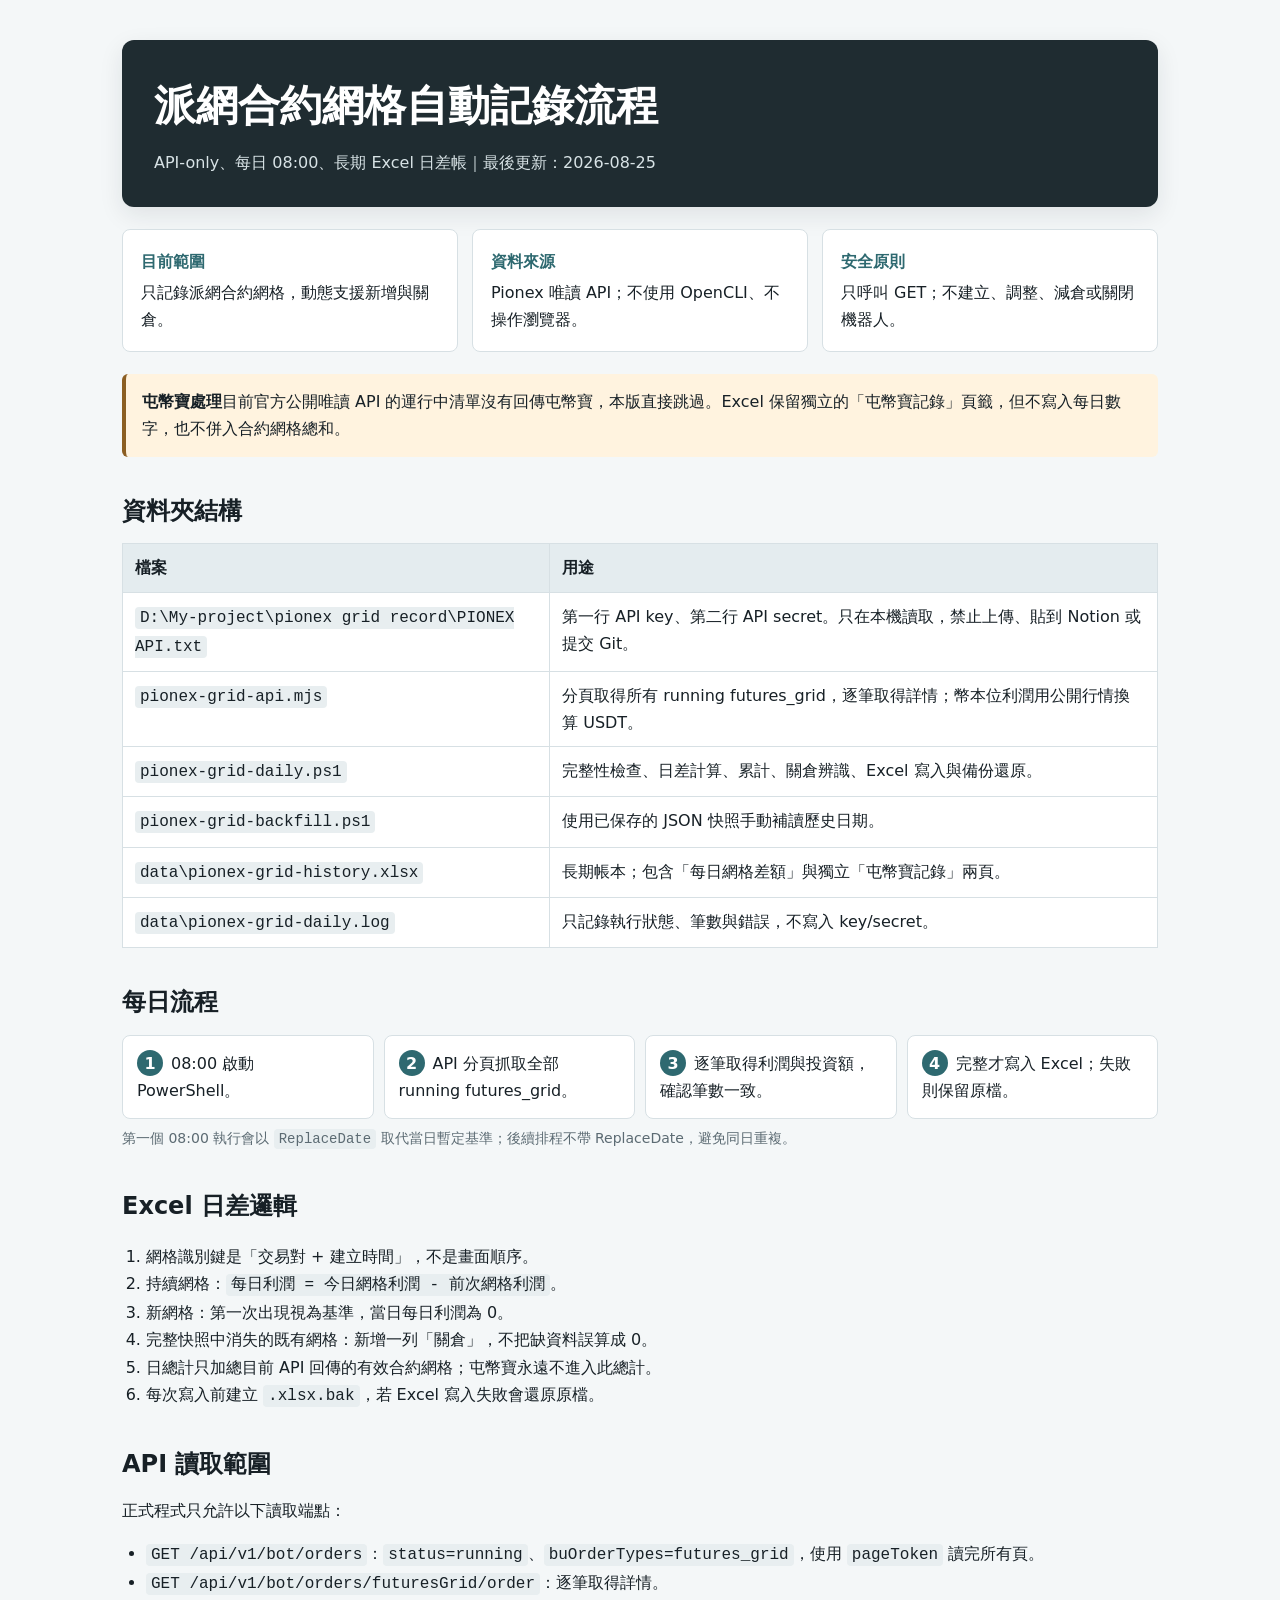
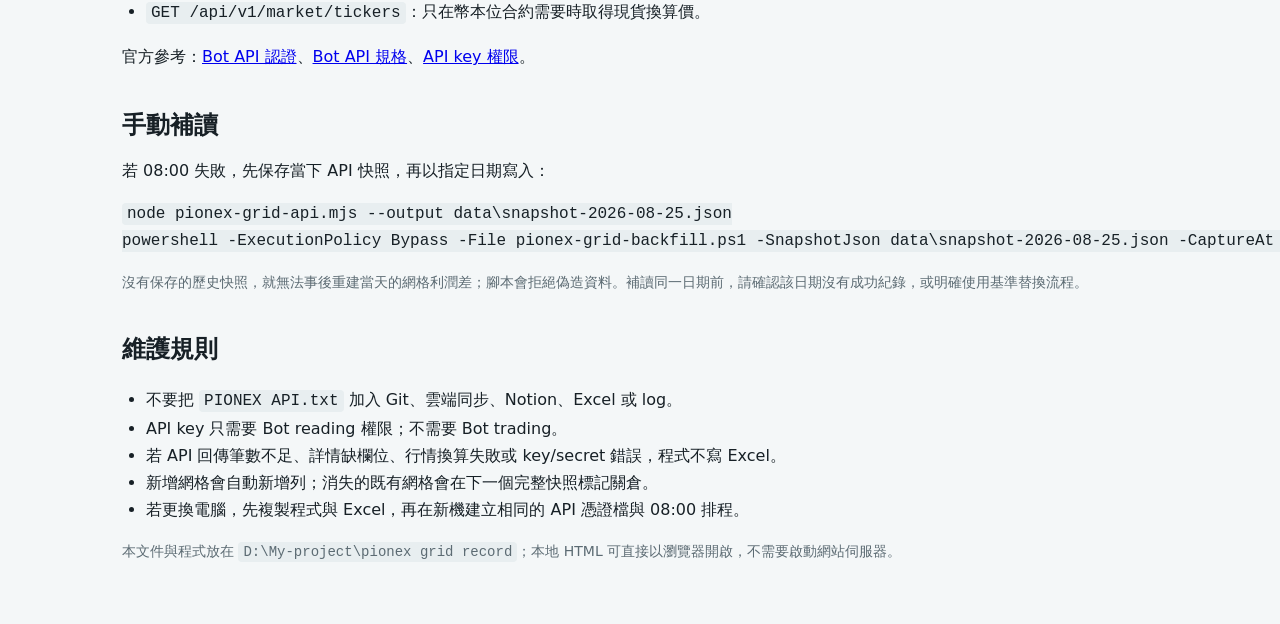
==== Pionex Grid Record.html @ 22ad2c21 "v1.0.0: read-only Pionex contract-grid Excel recorder" ====
<!doctype html>
<html lang="zh-Hant">
<head>
  <meta charset="utf-8">
  <meta name="viewport" content="width=device-width, initial-scale=1">
  <title>派網合約網格自動記錄流程</title>
  <style>
    :root { --ink:#172026; --muted:#5c6b73; --line:#d7e0e4; --surface:#ffffff; --soft:#eef3f5; --accent:#2e6970; --accent-soft:#dceced; --warn:#8b5e22; --warn-soft:#fff3df; }
    * { box-sizing:border-box; }
    body { margin:0; color:var(--ink); background:#f4f7f8; font:16px/1.7 system-ui,-apple-system,"Segoe UI","Noto Sans TC",sans-serif; }
    main { max-width:1080px; margin:0 auto; padding:40px 22px 72px; }
    header { background:#1f2c31; color:#fff; border-radius:12px; padding:30px 32px; box-shadow:0 8px 24px #17202618; }
    h1 { margin:0 0 8px; font-size:clamp(26px,4vw,42px); letter-spacing:0; }
    h2 { margin:34px 0 12px; font-size:24px; }
    h3 { margin:22px 0 8px; font-size:18px; }
    p { margin:8px 0 14px; }
    code { background:#e8eef0; padding:2px 5px; border-radius:4px; overflow-wrap:anywhere; }
    header code { background:#42555b; color:#fff; }
    .meta { color:#d8e3e6; margin:0; }
    .grid { display:grid; grid-template-columns:repeat(3,minmax(0,1fr)); gap:14px; margin:22px 0; }
    .card { background:var(--surface); border:1px solid var(--line); border-radius:8px; padding:18px; }
    .card strong { display:block; color:var(--accent); margin-bottom:4px; }
    .callout { background:var(--accent-soft); border-left:4px solid var(--accent); padding:14px 16px; border-radius:6px; }
    .warning { background:var(--warn-soft); border-left-color:var(--warn); }
    .flow { display:grid; grid-template-columns:repeat(4,minmax(0,1fr)); gap:10px; counter-reset:step; }
    .flow div { background:#fff; border:1px solid var(--line); padding:14px; border-radius:8px; }
    .flow div::before { counter-increment:step; content:counter(step); display:inline-grid; place-items:center; width:26px; height:26px; margin-right:8px; background:var(--accent); color:#fff; border-radius:50%; font-weight:700; }
    table { width:100%; border-collapse:collapse; background:#fff; border:1px solid var(--line); }
    th,td { border:1px solid var(--line); padding:10px 12px; text-align:left; vertical-align:top; }
    th { background:#e4ecef; }
    ul,ol { padding-left:24px; }
    .small { color:var(--muted); font-size:14px; }
    @media (max-width:760px) { main { padding:22px 14px 48px; } header { padding:24px 20px; } .grid,.flow { grid-template-columns:1fr; } table { font-size:14px; display:block; overflow:auto; white-space:normal; } }
  </style>
</head>
<body>
<main>
  <header>
    <h1>派網合約網格自動記錄流程</h1>
    <p class="meta">API-only、每日 08:00、長期 Excel 日差帳｜最後更新：2026-08-25</p>
  </header>

  <div class="grid">
    <div class="card"><strong>目前範圍</strong>只記錄派網合約網格，動態支援新增與關倉。</div>
    <div class="card"><strong>資料來源</strong>Pionex 唯讀 API；不使用 OpenCLI、不操作瀏覽器。</div>
    <div class="card"><strong>安全原則</strong>只呼叫 GET；不建立、調整、減倉或關閉機器人。</div>
  </div>

  <div class="callout warning"><strong>屯幣寶處理</strong>目前官方公開唯讀 API 的運行中清單沒有回傳屯幣寶，本版直接跳過。Excel 保留獨立的「屯幣寶記錄」頁籤，但不寫入每日數字，也不併入合約網格總和。</div>

  <h2>資料夾結構</h2>
  <table>
    <tr><th>檔案</th><th>用途</th></tr>
    <tr><td><code>D:\My-project\pionex grid record\PIONEX API.txt</code></td><td>第一行 API key、第二行 API secret。只在本機讀取，禁止上傳、貼到 Notion 或提交 Git。</td></tr>
    <tr><td><code>pionex-grid-api.mjs</code></td><td>分頁取得所有 running futures_grid，逐筆取得詳情；幣本位利潤用公開行情換算 USDT。</td></tr>
    <tr><td><code>pionex-grid-daily.ps1</code></td><td>完整性檢查、日差計算、累計、關倉辨識、Excel 寫入與備份還原。</td></tr>
    <tr><td><code>pionex-grid-backfill.ps1</code></td><td>使用已保存的 JSON 快照手動補讀歷史日期。</td></tr>
    <tr><td><code>data\pionex-grid-history.xlsx</code></td><td>長期帳本；包含「每日網格差額」與獨立「屯幣寶記錄」兩頁。</td></tr>
    <tr><td><code>data\pionex-grid-daily.log</code></td><td>只記錄執行狀態、筆數與錯誤，不寫入 key/secret。</td></tr>
  </table>

  <h2>每日流程</h2>
  <div class="flow">
    <div>08:00 啟動 PowerShell。</div>
    <div>API 分頁抓取全部 running futures_grid。</div>
    <div>逐筆取得利潤與投資額，確認筆數一致。</div>
    <div>完整才寫入 Excel；失敗則保留原檔。</div>
  </div>
  <p class="small">第一個 08:00 執行會以 <code>ReplaceDate</code> 取代當日暫定基準；後續排程不帶 ReplaceDate，避免同日重複。</p>

  <h2>Excel 日差邏輯</h2>
  <ol>
    <li>網格識別鍵是「交易對 + 建立時間」，不是畫面順序。</li>
    <li>持續網格：<code>每日利潤 = 今日網格利潤 - 前次網格利潤</code>。</li>
    <li>新網格：第一次出現視為基準，當日每日利潤為 0。</li>
    <li>完整快照中消失的既有網格：新增一列「關倉」，不把缺資料誤算成 0。</li>
    <li>日總計只加總目前 API 回傳的有效合約網格；屯幣寶永遠不進入此總計。</li>
    <li>每次寫入前建立 <code>.xlsx.bak</code>，若 Excel 寫入失敗會還原原檔。</li>
  </ol>

  <h2>API 讀取範圍</h2>
  <p>正式程式只允許以下讀取端點：</p>
  <ul>
    <li><code>GET /api/v1/bot/orders</code>：<code>status=running</code>、<code>buOrderTypes=futures_grid</code>，使用 <code>pageToken</code> 讀完所有頁。</li>
    <li><code>GET /api/v1/bot/orders/futuresGrid/order</code>：逐筆取得詳情。</li>
    <li><code>GET /api/v1/market/tickers</code>：只在幣本位合約需要時取得現貨換算價。</li>
  </ul>
  <p>官方參考：<a href="https://www.pionex.com/docs/api-docs/bot-api/general-info/authentication">Bot API 認證</a>、<a href="https://raw.githubusercontent.com/pionex-official/pionex-open-api/main/openapi_bot.yaml">Bot API 規格</a>、<a href="https://www.pionex.com/docs/api-docs/references/api-key-permissions">API key 權限</a>。</p>

  <h2>手動補讀</h2>
  <p>若 08:00 失敗，先保存當下 API 快照，再以指定日期寫入：</p>
  <pre><code>node pionex-grid-api.mjs --output data\snapshot-2026-08-25.json
powershell -ExecutionPolicy Bypass -File pionex-grid-backfill.ps1 -SnapshotJson data\snapshot-2026-08-25.json -CaptureAt 2026-08-25T08:00:00+08:00</code></pre>
  <p class="small">沒有保存的歷史快照，就無法事後重建當天的網格利潤差；腳本會拒絕偽造資料。補讀同一日期前，請確認該日期沒有成功紀錄，或明確使用基準替換流程。</p>

  <h2>維護規則</h2>
  <ul>
    <li>不要把 <code>PIONEX API.txt</code> 加入 Git、雲端同步、Notion、Excel 或 log。</li>
    <li>API key 只需要 Bot reading 權限；不需要 Bot trading。</li>
    <li>若 API 回傳筆數不足、詳情缺欄位、行情換算失敗或 key/secret 錯誤，程式不寫 Excel。</li>
    <li>新增網格會自動新增列；消失的既有網格會在下一個完整快照標記關倉。</li>
    <li>若更換電腦，先複製程式與 Excel，再在新機建立相同的 API 憑證檔與 08:00 排程。</li>
  </ul>
  <p class="small">本文件與程式放在 <code>D:\My-project\pionex grid record</code>；本地 HTML 可直接以瀏覽器開啟，不需要啟動網站伺服器。</p>
</main>
</body>
</html>
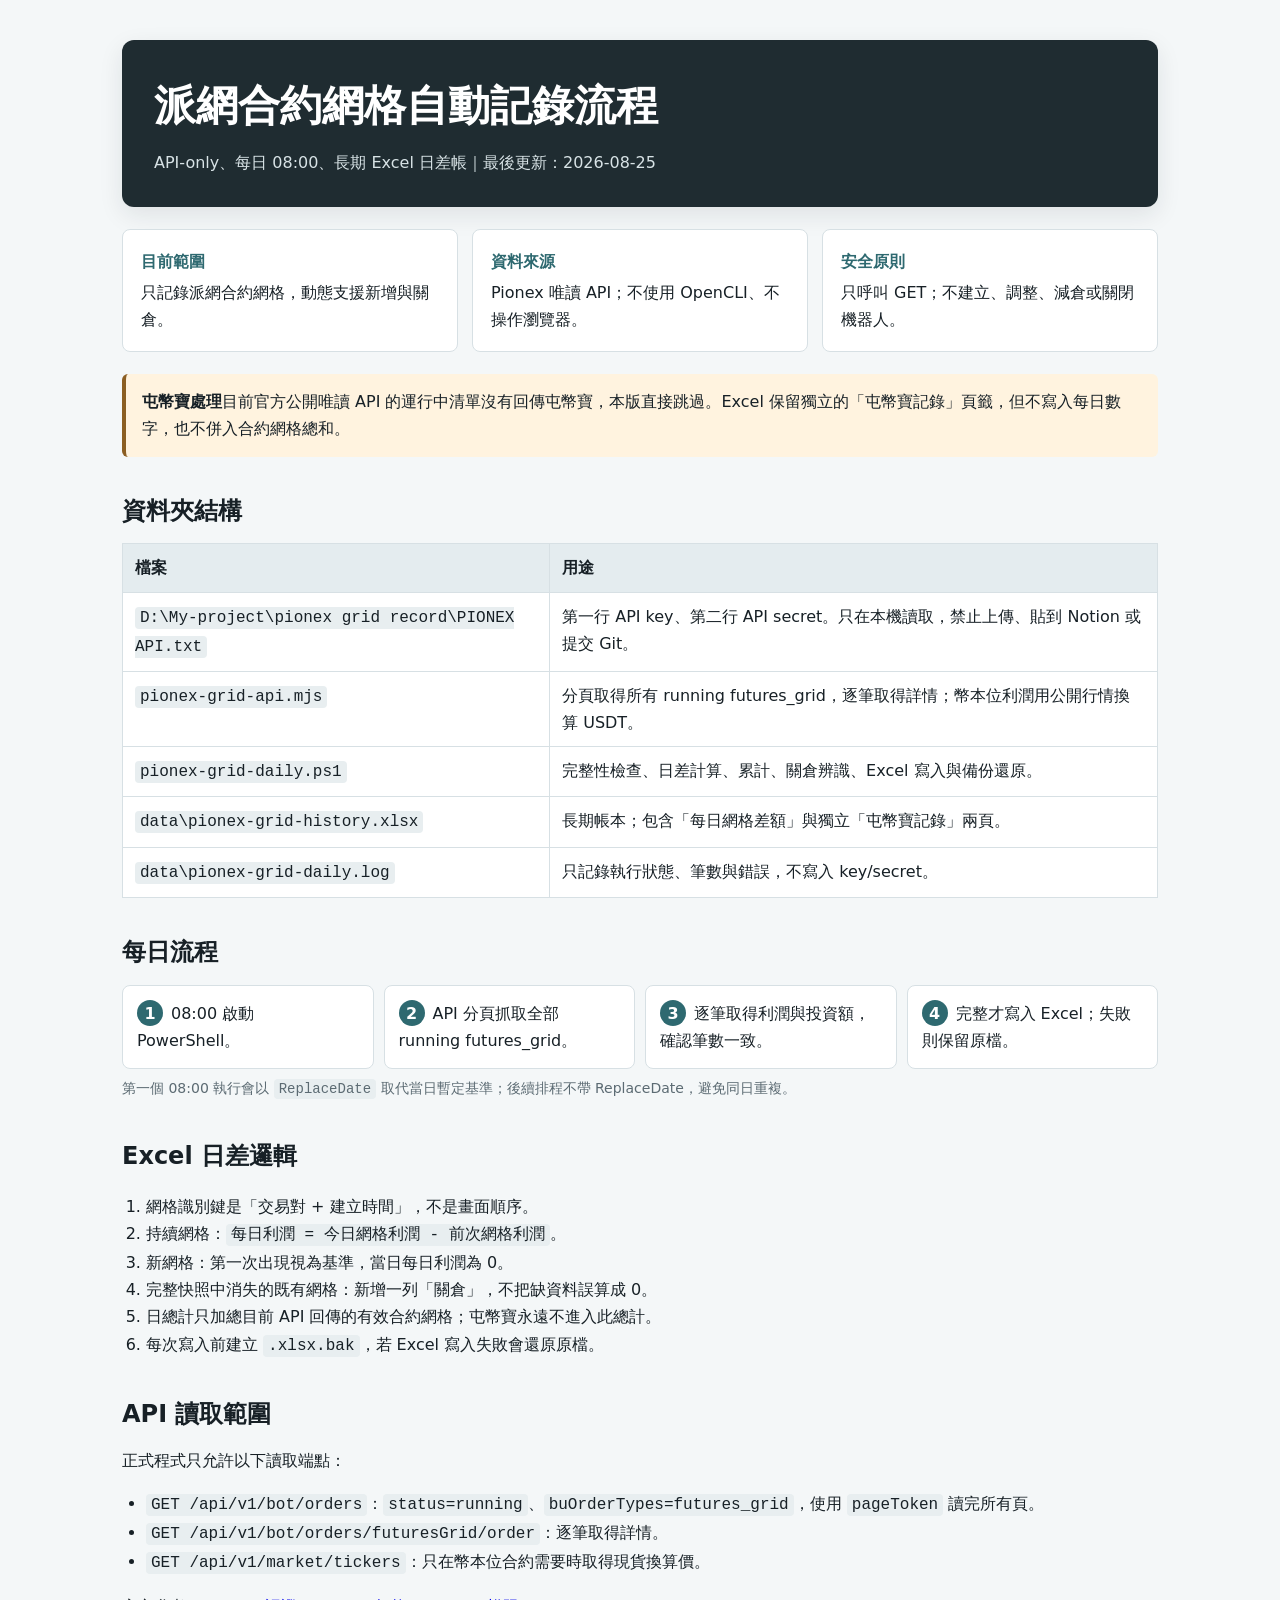
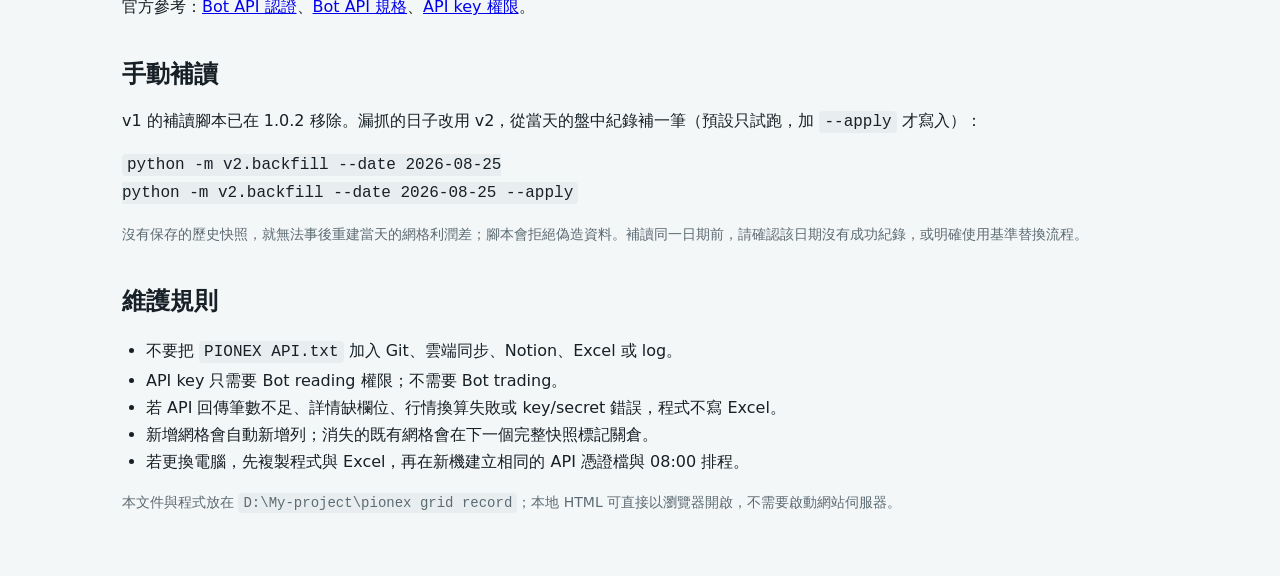
==== commit 5e41a8f5: "1.0.2: drop the v1 scripts and say so in the docs The 08:10 and 08:12 tasks have been disabled since" ====
--- a/Pionex Grid Record.html
+++ b/Pionex Grid Record.html
@@ -54,7 +54,6 @@
     <tr><td><code>D:\My-project\pionex grid record\PIONEX API.txt</code></td><td>第一行 API key、第二行 API secret。只在本機讀取，禁止上傳、貼到 Notion 或提交 Git。</td></tr>
     <tr><td><code>pionex-grid-api.mjs</code></td><td>分頁取得所有 running futures_grid，逐筆取得詳情；幣本位利潤用公開行情換算 USDT。</td></tr>
     <tr><td><code>pionex-grid-daily.ps1</code></td><td>完整性檢查、日差計算、累計、關倉辨識、Excel 寫入與備份還原。</td></tr>
-    <tr><td><code>pionex-grid-backfill.ps1</code></td><td>使用已保存的 JSON 快照手動補讀歷史日期。</td></tr>
     <tr><td><code>data\pionex-grid-history.xlsx</code></td><td>長期帳本；包含「每日網格差額」與獨立「屯幣寶記錄」兩頁。</td></tr>
     <tr><td><code>data\pionex-grid-daily.log</code></td><td>只記錄執行狀態、筆數與錯誤，不寫入 key/secret。</td></tr>
   </table>
@@ -88,9 +87,9 @@
   <p>官方參考：<a href="https://www.pionex.com/docs/api-docs/bot-api/general-info/authentication">Bot API 認證</a>、<a href="https://raw.githubusercontent.com/pionex-official/pionex-open-api/main/openapi_bot.yaml">Bot API 規格</a>、<a href="https://www.pionex.com/docs/api-docs/references/api-key-permissions">API key 權限</a>。</p>
 
   <h2>手動補讀</h2>
-  <p>若 08:00 失敗，先保存當下 API 快照，再以指定日期寫入：</p>
-  <pre><code>node pionex-grid-api.mjs --output data\snapshot-2026-08-25.json
-powershell -ExecutionPolicy Bypass -File pionex-grid-backfill.ps1 -SnapshotJson data\snapshot-2026-08-25.json -CaptureAt 2026-08-25T08:00:00+08:00</code></pre>
+  <p>v1 的補讀腳本已在 1.0.2 移除。漏抓的日子改用 v2，從當天的盤中紀錄補一筆（預設只試跑，加 <code>--apply</code> 才寫入）：</p>
+  <pre><code>python -m v2.backfill --date 2026-08-25
+python -m v2.backfill --date 2026-08-25 --apply</code></pre>
   <p class="small">沒有保存的歷史快照，就無法事後重建當天的網格利潤差；腳本會拒絕偽造資料。補讀同一日期前，請確認該日期沒有成功紀錄，或明確使用基準替換流程。</p>
 
   <h2>維護規則</h2>
